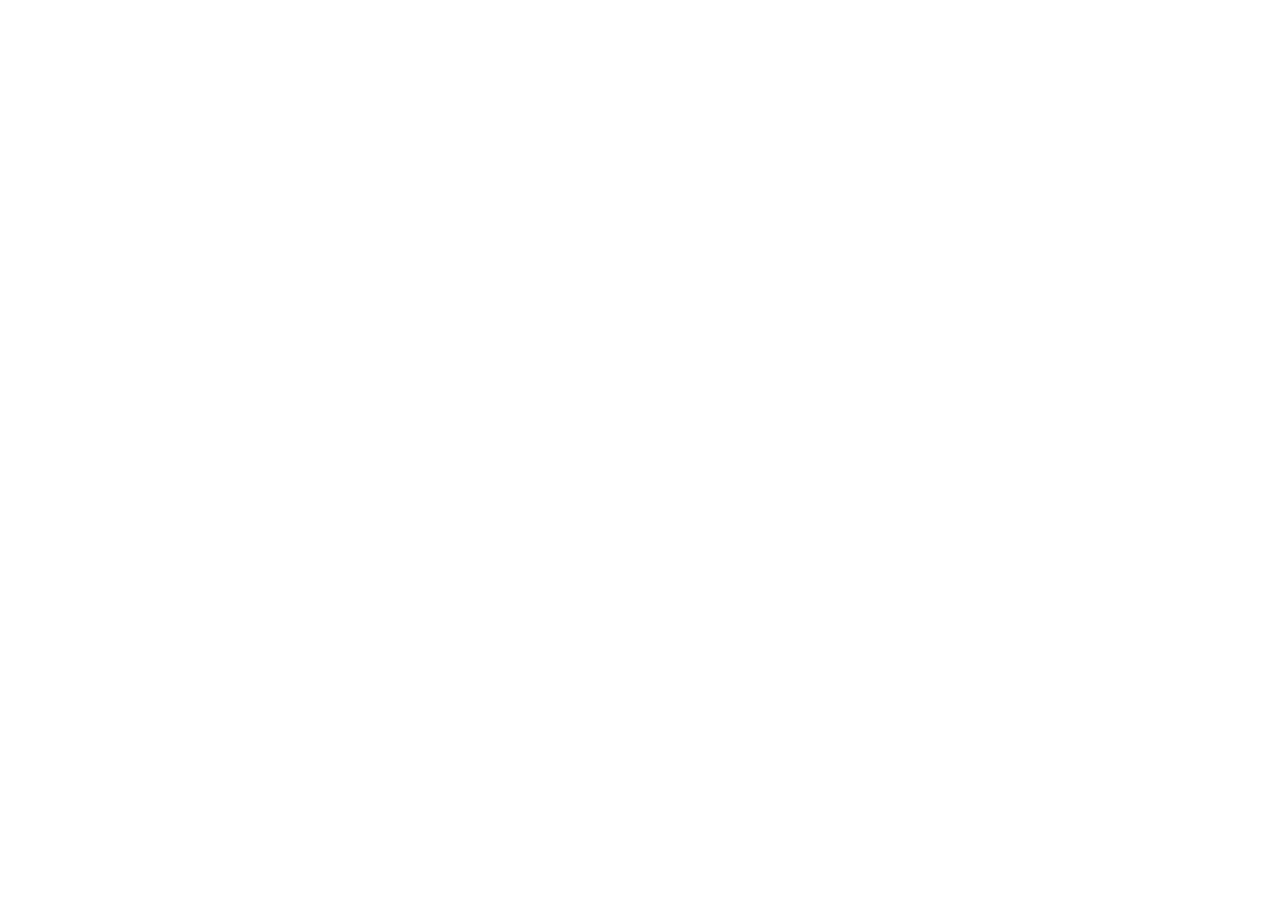
==== index.html @ 071d9bf8 "deploy: Screens single money field (no Yes/No)" ====
<!doctype html>
<html lang="en">
  <head>
    <meta charset="UTF-8" />
    <link rel="icon" type="image/svg+xml" href="/socal-shine-crm-live/favicon.svg" />
    <meta name="viewport" content="width=device-width, initial-scale=1.0" />
    <meta name="theme-color" content="#050505" />
    <title>SoCal Shine By Shepard Reichlyn</title>
    <link rel="preconnect" href="https://fonts.googleapis.com" />
    <link rel="preconnect" href="https://fonts.gstatic.com" crossorigin />
    <link href="https://fonts.googleapis.com/css2?family=Inter:wght@400;500;600;700;800;900&family=Oswald:wght@500;600;700&display=swap" rel="stylesheet" />
    <script type="module" crossorigin src="/socal-shine-crm-live/assets/index-CFITyjPF.js"></script>
    <link rel="stylesheet" crossorigin href="/socal-shine-crm-live/assets/index-DoziMav5.css">
  </head>
  <body>
    <div id="root"></div>
  </body>
</html>
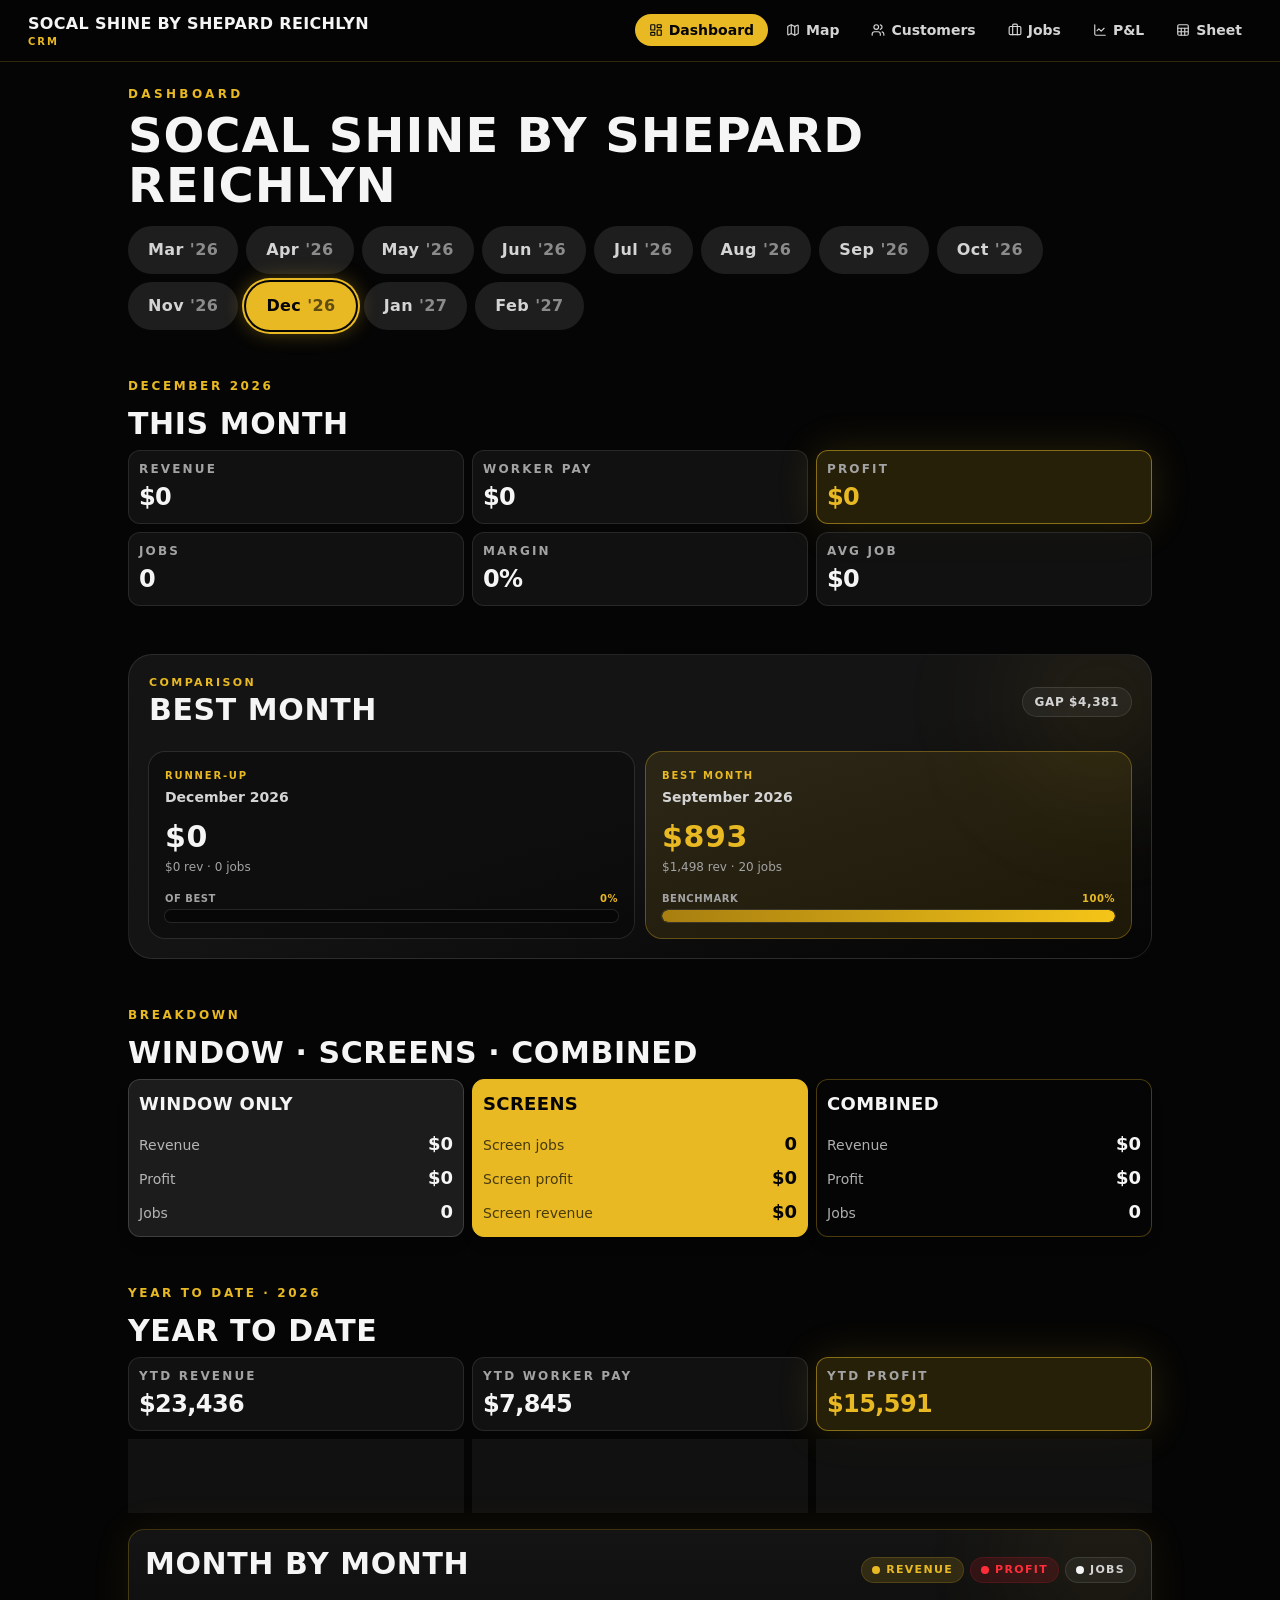
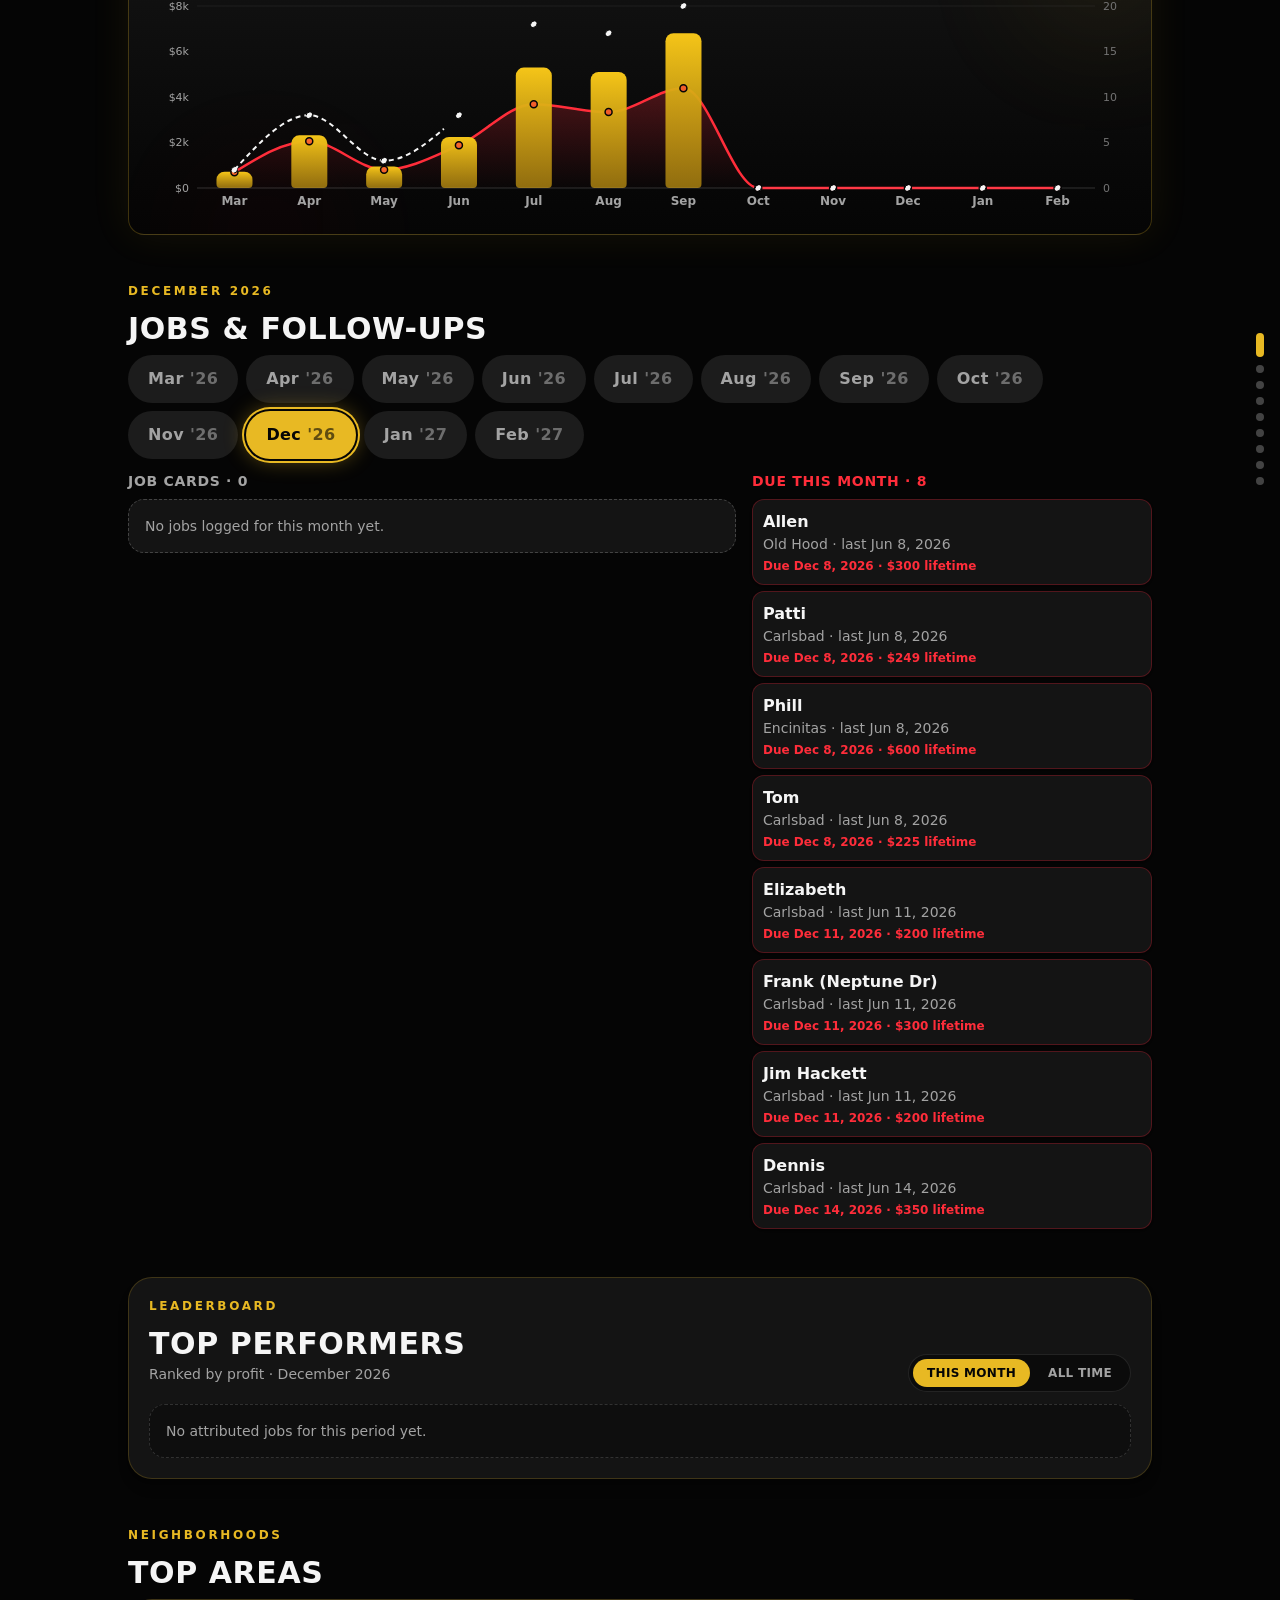
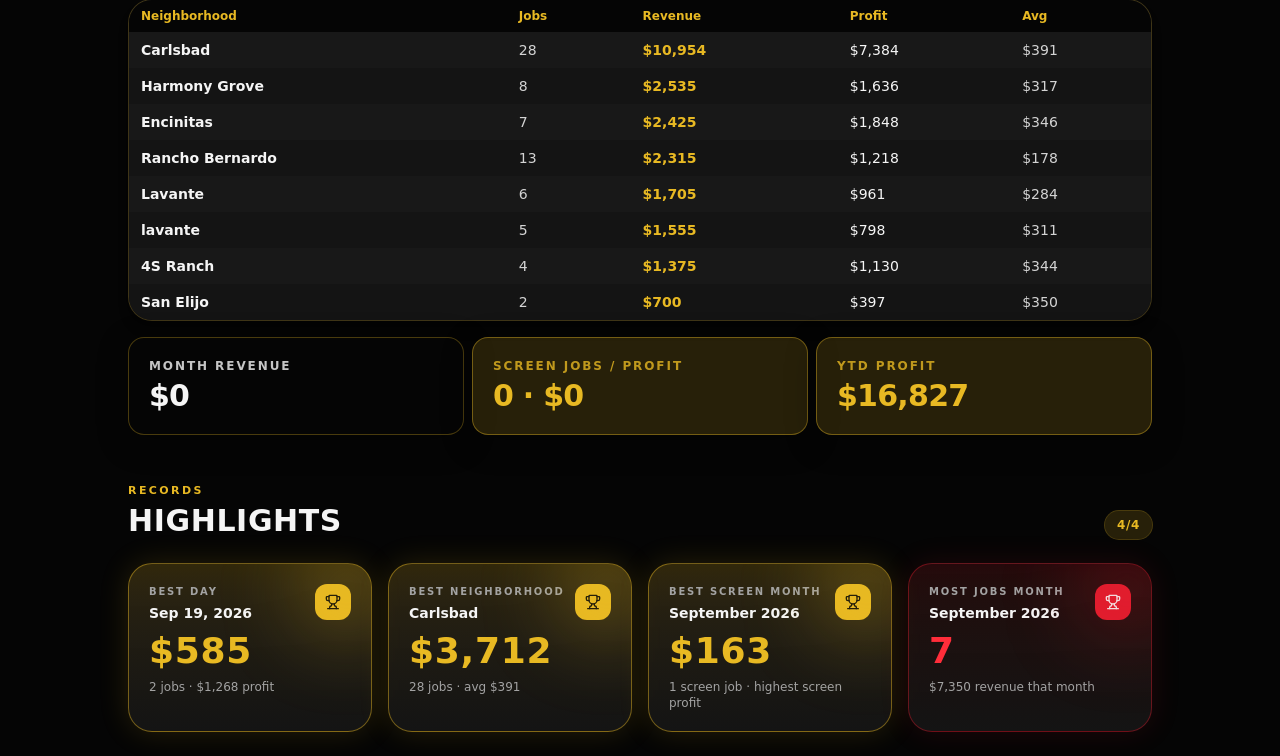
==== commit e14d1437: "deploy: slower, more realistic squeegee tab wipe" ====
--- a/index.html
+++ b/index.html
@@ -2,15 +2,15 @@
 <html lang="en">
   <head>
     <meta charset="UTF-8" />
-    <link rel="icon" type="image/svg+xml" href="/socal-shine-crm-live/favicon.svg" />
+    <link rel="icon" type="image/svg+xml" href="/favicon.svg" />
     <meta name="viewport" content="width=device-width, initial-scale=1.0" />
     <meta name="theme-color" content="#050505" />
     <title>SoCal Shine By Shepard Reichlyn</title>
     <link rel="preconnect" href="https://fonts.googleapis.com" />
     <link rel="preconnect" href="https://fonts.gstatic.com" crossorigin />
     <link href="https://fonts.googleapis.com/css2?family=Inter:wght@400;500;600;700;800;900&family=Oswald:wght@500;600;700&display=swap" rel="stylesheet" />
-    <script type="module" crossorigin src="/socal-shine-crm-live/assets/index-CFITyjPF.js"></script>
-    <link rel="stylesheet" crossorigin href="/socal-shine-crm-live/assets/index-DoziMav5.css">
+    <script type="module" crossorigin src="/assets/index-HHOiYa1i.js"></script>
+    <link rel="stylesheet" crossorigin href="/assets/index-BO1DHAMD.css">
   </head>
   <body>
     <div id="root"></div>
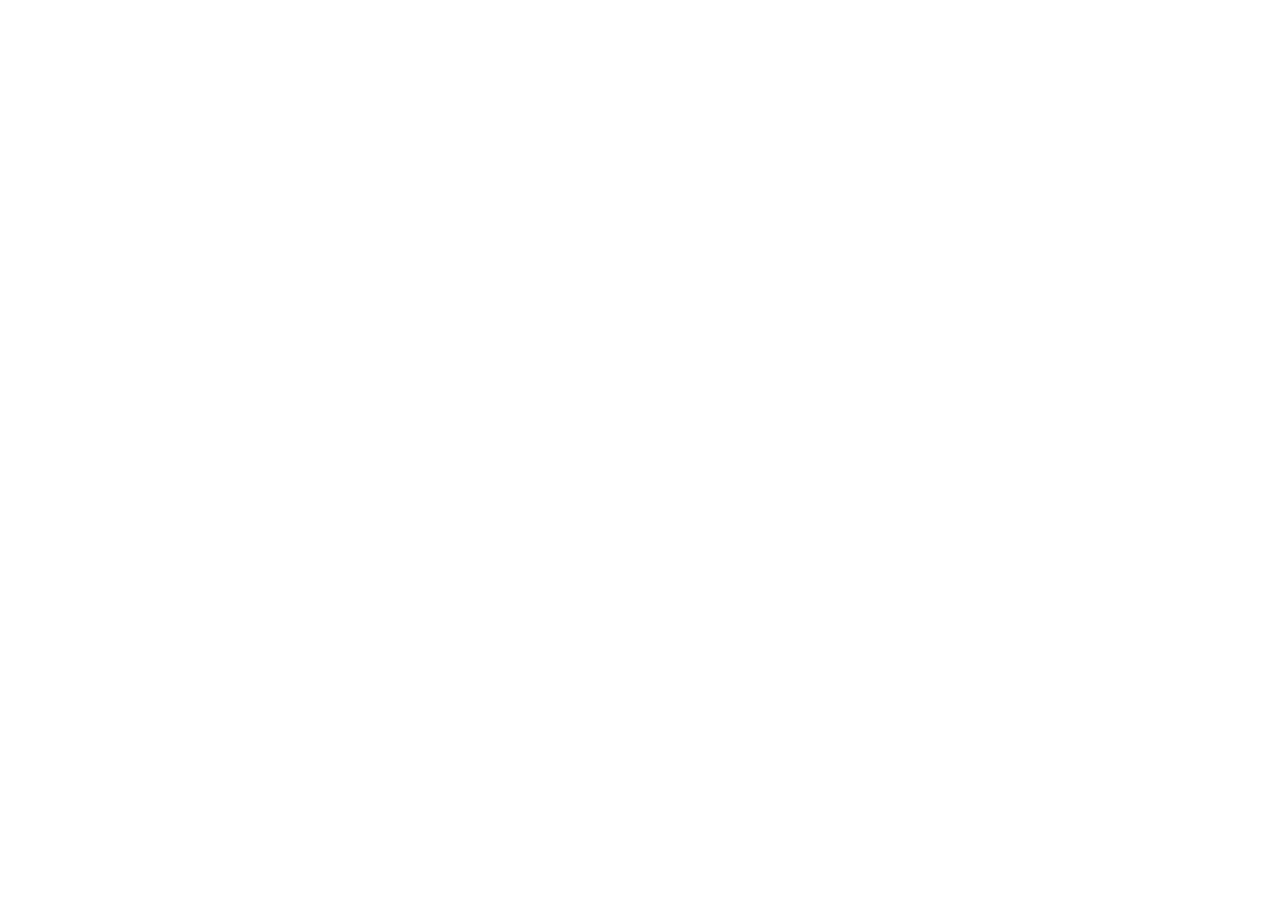
==== commit 2df5894e: "deploy: referral-primary Top Performers + job breakdown" ====
--- a/index.html
+++ b/index.html
@@ -2,15 +2,15 @@
 <html lang="en">
   <head>
     <meta charset="UTF-8" />
-    <link rel="icon" type="image/svg+xml" href="/favicon.svg" />
+    <link rel="icon" type="image/svg+xml" href="/socal-shine-crm-live/favicon.svg" />
     <meta name="viewport" content="width=device-width, initial-scale=1.0" />
     <meta name="theme-color" content="#050505" />
     <title>SoCal Shine By Shepard Reichlyn</title>
     <link rel="preconnect" href="https://fonts.googleapis.com" />
     <link rel="preconnect" href="https://fonts.gstatic.com" crossorigin />
     <link href="https://fonts.googleapis.com/css2?family=Inter:wght@400;500;600;700;800;900&family=Oswald:wght@500;600;700&display=swap" rel="stylesheet" />
-    <script type="module" crossorigin src="/assets/index-HHOiYa1i.js"></script>
-    <link rel="stylesheet" crossorigin href="/assets/index-BO1DHAMD.css">
+    <script type="module" crossorigin src="/socal-shine-crm-live/assets/index-BODQ0_1-.js"></script>
+    <link rel="stylesheet" crossorigin href="/socal-shine-crm-live/assets/index-jh3bkkYr.css">
   </head>
   <body>
     <div id="root"></div>
